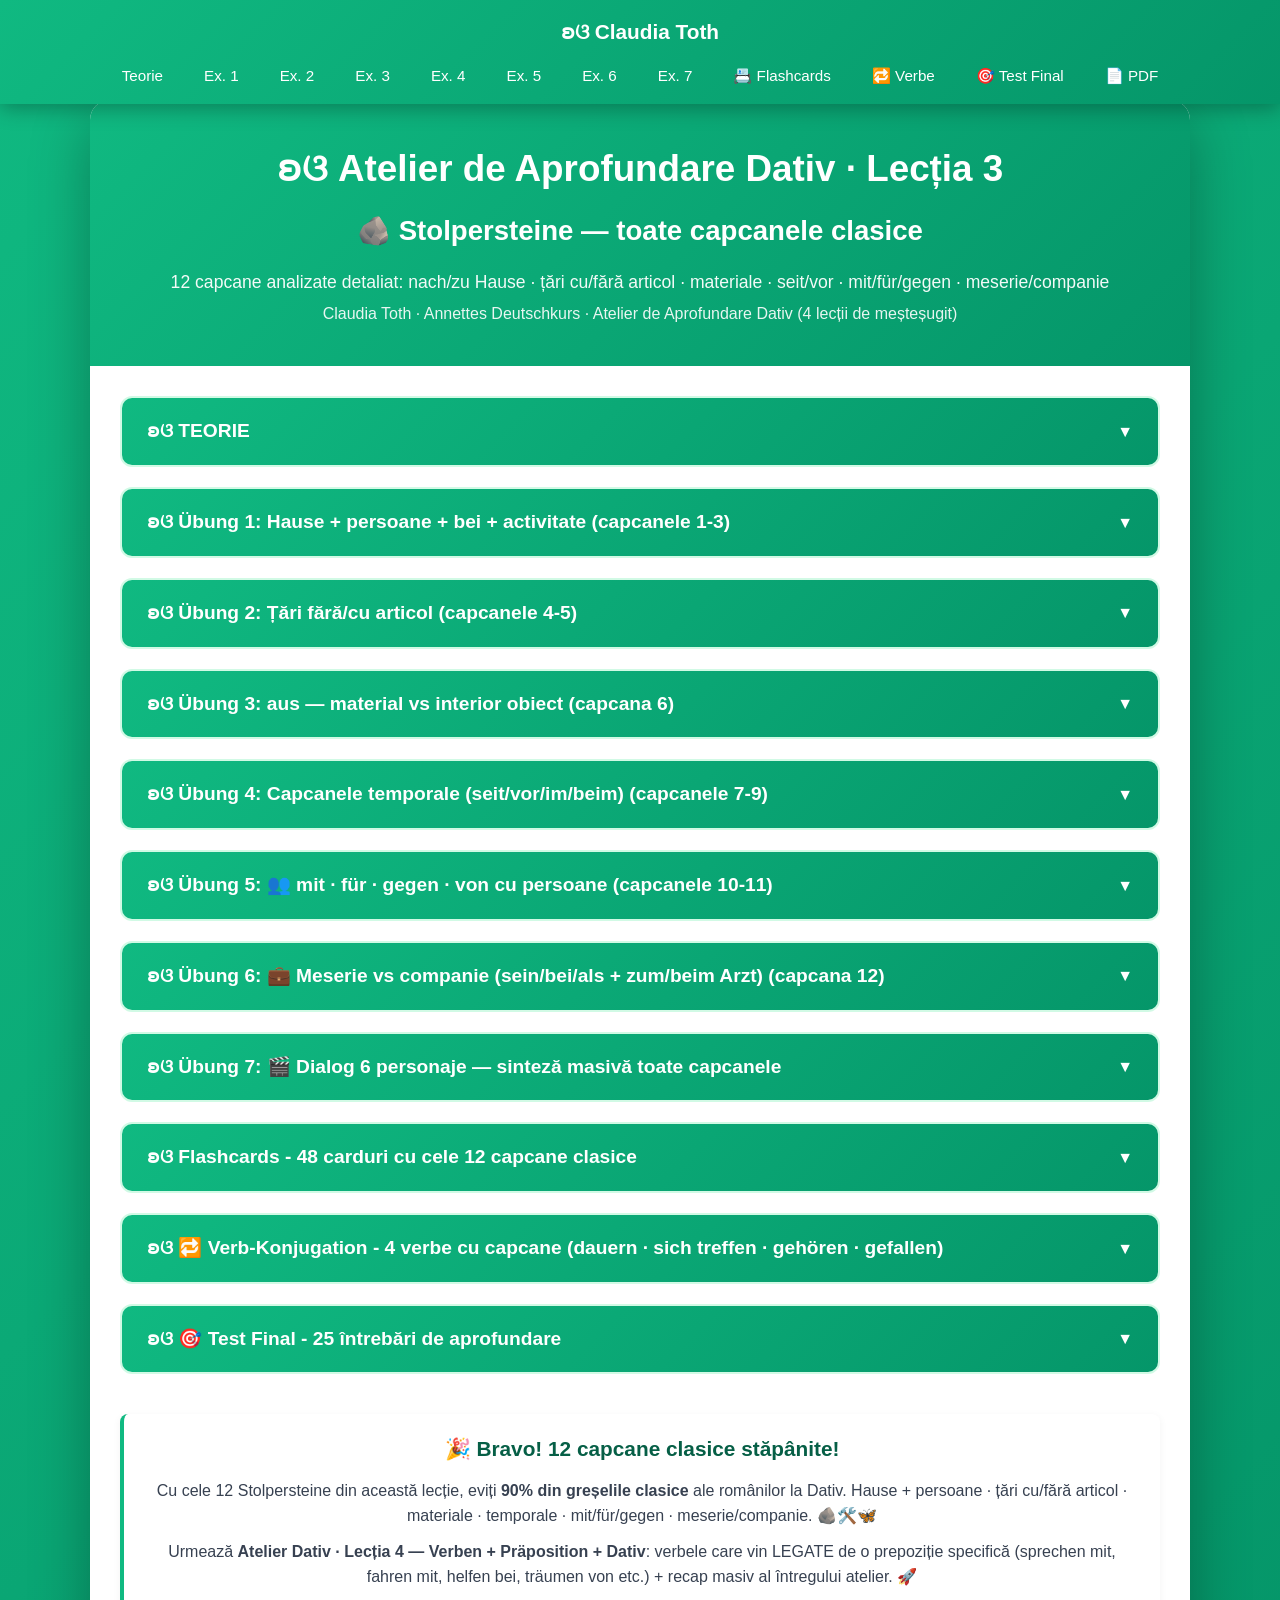
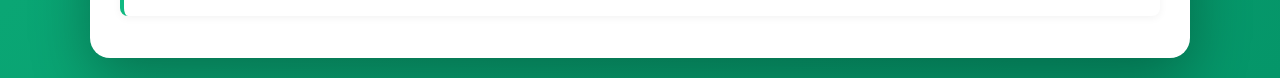
==== index.html @ f275d743 "Atelier Dativ · Lecția 3: Stolpersteine — capcanele clasice Dativ A 3-a lecție din Atelierul de Apro" ====
<!DOCTYPE html>
<html lang="ro">
<head>
    <meta charset="UTF-8">
    <meta name="robots" content="noindex, nofollow">
    <meta name="viewport" content="width=device-width, initial-scale=1.0">
    <title>Atelier de Aprofundare Dativ — Lecția 3: Stolpersteine · Claudia Toth</title>
    <meta property="og:title" content="Atelier de Aprofundare Dativ — Lecția 3: Stolpersteine — toate capcanele clasice ale Dativ-ului · Annettes Deutschkurs">
    <meta property="og:description" content="12 capcane analizate detaliat: nach/zu Hause · țări fără/cu articol · materiale · temporale seit/vor · mit/für/gegen/von · meserie vs companie · 70 itemi de practică · Claudia Toth">
    <meta property="og:type" content="website">
    <meta property="og:locale" content="ro_RO">
    <meta name="description" content="Atelier de Aprofundare Dativ — Lecția 3: Stolpersteine, capcanele clasice ale Dativ-ului · Claudia Toth">
    <link rel="stylesheet" href="styles.css">
</head>
<body>
    <nav class="navbar">
        <a href="#top" class="navbar-logo">ʚଓ Claudia Toth</a>
        <ul class="navbar-menu">
            <li><a href="#teorie" onclick="openSection(0)">Teorie</a></li>
            <li><a href="#ex1" onclick="openSection(1)">Ex. 1</a></li>
            <li><a href="#ex2" onclick="openSection(2)">Ex. 2</a></li>
            <li><a href="#ex3" onclick="openSection(3)">Ex. 3</a></li>
            <li><a href="#ex4" onclick="openSection(4)">Ex. 4</a></li>
            <li><a href="#ex5" onclick="openSection(5)">Ex. 5</a></li>
            <li><a href="#ex6" onclick="openSection(6)">Ex. 6</a></li>
            <li><a href="#ex7" onclick="openSection(7)">Ex. 7</a></li>
            <li><a href="#flashcards" onclick="openSection(8)">📇 Flashcards</a></li>
            <li><a href="#verbe" onclick="openSection(9)">🔁 Verbe</a></li>
            <li><a href="#final-test" onclick="openSection(10)">🎯 Test Final</a></li>
            <li><a href="dativ-3-stolpersteine.pdf" download>📄 PDF</a></li>
        </ul>
    </nav>

    <div class="container" id="top">
        <div class="header">
            <h1>ʚଓ Atelier de Aprofundare Dativ · Lecția 3<br><span style="font-size: 0.75em;">🪨 Stolpersteine — toate capcanele clasice</span></h1>
            <p class="subtitle">12 capcane analizate detaliat: nach/zu Hause · țări cu/fără articol · materiale · seit/vor · mit/für/gegen · meserie/companie</p>
            <p>Claudia Toth · Annettes Deutschkurs · Atelier de Aprofundare Dativ (4 lecții de meșteșugit)</p>
        </div>

        <div class="content">
            <div class="section" id="teorie">
                <div class="section-header" onclick="toggleMainSection(0)">
                    <h3>ʚଓ TEORIE</h3>
                    <span class="arrow">▼</span>
                </div>
                <div class="section-content" id="main-section-0">
                    <div id="theory-container"></div>
                </div>
            </div>

            <div class="section" id="ex1">
                <div class="section-header" onclick="toggleMainSection(1)">
                    <h3>ʚଓ Übung 1: Hause + persoane + bei + activitate (capcanele 1-3)</h3>
                    <span class="arrow">▼</span>
                </div>
                <div class="section-content" id="main-section-1">
                    <div id="ex1-container"></div>
                    <div class="btn-container">
                        <button class="btn btn-check" onclick="checkExercise(1)">✓ Verifica</button>
                        <button class="btn btn-reset" onclick="resetExercise(1)">↻ Reseteaza</button>
                    </div>
                    <div class="score" id="score-1"></div>
                </div>
            </div>

            <div class="section" id="ex2">
                <div class="section-header" onclick="toggleMainSection(2)">
                    <h3>ʚଓ Übung 2: Țări fără/cu articol (capcanele 4-5)</h3>
                    <span class="arrow">▼</span>
                </div>
                <div class="section-content" id="main-section-2">
                    <div id="ex2-container"></div>
                    <div class="btn-container">
                        <button class="btn btn-check" onclick="checkExercise(2)">✓ Verifica</button>
                        <button class="btn btn-reset" onclick="resetExercise(2)">↻ Reseteaza</button>
                    </div>
                    <div class="score" id="score-2"></div>
                </div>
            </div>

            <div class="section" id="ex3">
                <div class="section-header" onclick="toggleMainSection(3)">
                    <h3>ʚଓ Übung 3: aus — material vs interior obiect (capcana 6)</h3>
                    <span class="arrow">▼</span>
                </div>
                <div class="section-content" id="main-section-3">
                    <div id="ex3-container"></div>
                    <div class="btn-container">
                        <button class="btn btn-check" onclick="checkExercise(3)">✓ Verifica</button>
                        <button class="btn btn-reset" onclick="resetExercise(3)">↻ Reseteaza</button>
                    </div>
                    <div class="score" id="score-3"></div>
                </div>
            </div>

            <div class="section" id="ex4">
                <div class="section-header" onclick="toggleMainSection(4)">
                    <h3>ʚଓ Übung 4: Capcanele temporale (seit/vor/im/beim) (capcanele 7-9)</h3>
                    <span class="arrow">▼</span>
                </div>
                <div class="section-content" id="main-section-4">
                    <div id="ex4-container"></div>
                    <div class="btn-container">
                        <button class="btn btn-check" onclick="checkExercise(4)">✓ Verifica</button>
                        <button class="btn btn-reset" onclick="resetExercise(4)">↻ Reseteaza</button>
                    </div>
                    <div class="score" id="score-4"></div>
                </div>
            </div>

            <div class="section" id="ex5">
                <div class="section-header" onclick="toggleMainSection(5)">
                    <h3>ʚଓ Übung 5: 👥 mit · für · gegen · von cu persoane (capcanele 10-11)</h3>
                    <span class="arrow">▼</span>
                </div>
                <div class="section-content" id="main-section-5">
                    <div id="ex5-container"></div>
                    <div class="btn-container">
                        <button class="btn btn-check" onclick="checkExercise(5)">✓ Verifica</button>
                        <button class="btn btn-reset" onclick="resetExercise(5)">↻ Reseteaza</button>
                    </div>
                    <div class="score" id="score-5"></div>
                </div>
            </div>

            <div class="section" id="ex6">
                <div class="section-header" onclick="toggleMainSection(6)">
                    <h3>ʚଓ Übung 6: 💼 Meserie vs companie (sein/bei/als + zum/beim Arzt) (capcana 12)</h3>
                    <span class="arrow">▼</span>
                </div>
                <div class="section-content" id="main-section-6">
                    <div id="ex6-container"></div>
                    <div class="btn-container">
                        <button class="btn btn-check" onclick="checkExercise(6)">✓ Verifica</button>
                        <button class="btn btn-reset" onclick="resetExercise(6)">↻ Reseteaza</button>
                    </div>
                    <div class="score" id="score-6"></div>
                </div>
            </div>

            <div class="section" id="ex7">
                <div class="section-header" onclick="toggleMainSection(7)">
                    <h3>ʚଓ Übung 7: 🎬 Dialog 6 personaje — sinteză masivă toate capcanele</h3>
                    <span class="arrow">▼</span>
                </div>
                <div class="section-content" id="main-section-7">
                    <div id="ex7-container"></div>
                    <div class="btn-container">
                        <button class="btn btn-check" onclick="checkExercise(7)">✓ Verifica</button>
                        <button class="btn btn-reset" onclick="resetExercise(7)">↻ Reseteaza</button>
                    </div>
                    <div class="score" id="score-7"></div>
                </div>
            </div>

            <div class="section" id="flashcards">
                <div class="section-header" onclick="toggleMainSection(8)">
                    <h3>ʚଓ Flashcards - 48 carduri cu cele 12 capcane clasice</h3>
                    <span class="arrow">▼</span>
                </div>
                <div class="section-content" id="main-section-8">
                    <div id="flashcards-container"></div>
                </div>
            </div>

            <div class="section" id="verbe">
                <div class="section-header" onclick="toggleMainSection(9)">
                    <h3>ʚଓ 🔁 Verb-Konjugation - 4 verbe cu capcane (dauern · sich treffen · gehören · gefallen)</h3>
                    <span class="arrow">▼</span>
                </div>
                <div class="section-content" id="main-section-9">
                    <div id="verbs-container"></div>
                </div>
            </div>

            <div class="section" id="final-test">
                <div class="section-header" onclick="toggleMainSection(10)">
                    <h3>ʚଓ 🎯 Test Final - 25 întrebări de aprofundare</h3>
                    <span class="arrow">▼</span>
                </div>
                <div class="section-content" id="main-section-10">
                    <div id="final-test-container"></div>
                </div>
            </div>

            <div class="theory-box" style="text-align: center; margin-top: 40px;">
                <p style="font-size: 1.3rem; font-weight: bold; color: #065f46;">🎉 Bravo! 12 capcane clasice stăpânite!</p>
                <p style="margin-top: 12px;">Cu cele 12 Stolpersteine din această lecție, eviți <strong>90% din greșelile clasice</strong> ale românilor la Dativ. Hause + persoane · țări cu/fără articol · materiale · temporale · mit/für/gegen · meserie/companie. 🪨🛠️🦋</p>
                <p style="margin-top: 10px;">Urmează <strong>Atelier Dativ · Lecția 4 — Verben + Präposition + Dativ</strong>: verbele care vin LEGATE de o prepoziție specifică (sprechen mit, fahren mit, helfen bei, träumen von etc.) + recap masiv al întregului atelier. 🚀</p>
            </div>
        </div>
    </div>

    <script src="theory.js"></script>
    <script src="exercises.js"></script>
    <script src="flashcards.js"></script>
    <script src="verbs.js"></script>
    <script src="final-test.js"></script>
    <script src="main.js"></script>
</body>
</html>
---- styles.css ----
/* ============================================
   CLAUDIA TOTH - NOMEN-VERB-VERBINDUNGEN
   Design verde profesional · Mobile responsive
   ============================================ */

* {
    margin: 0;
    padding: 0;
    box-sizing: border-box;
}

body {
    font-family: 'Segoe UI', Tahoma, Geneva, Verdana, sans-serif;
    background: linear-gradient(135deg, #10b981 0%, #059669 100%);
    line-height: 1.6;
    padding: 0;
    padding-top: 80px;
    min-height: 100vh;
    color: #374151;
}

/* ============================================
   NAVIGATION BAR
   ============================================ */
.navbar {
    position: fixed;
    top: 0;
    left: 0;
    right: 0;
    background: linear-gradient(135deg, #10b981 0%, #059669 100%);
    padding: 15px 30px;
    box-shadow: 0 4px 20px rgba(0,0,0,0.3);
    z-index: 1000;
    display: flex;
    flex-direction: column;
    gap: 15px;
    align-items: center;
    justify-content: center;
}

.navbar-logo {
    color: white;
    font-size: 1.3rem;
    font-weight: bold;
    text-decoration: none;
}

.navbar-menu {
    display: flex;
    gap: 5px;
    list-style: none;
    align-items: center;
    flex-wrap: wrap;
    justify-content: center;
}

.navbar-menu a {
    color: white;
    text-decoration: none;
    padding: 10px 18px;
    border-radius: 8px;
    transition: all 0.3s;
    font-size: 0.95rem;
    font-weight: 500;
}

.navbar-menu a:hover {
    background: rgba(255,255,255,0.2);
    transform: translateY(-2px);
}

/* ============================================
   CONTAINER PRINCIPAL
   ============================================ */
.container {
    max-width: 1100px;
    margin: 20px auto;
    background: white;
    border-radius: 20px;
    box-shadow: 0 20px 60px rgba(0,0,0,0.3);
    overflow: hidden;
}

.header {
    background: linear-gradient(135deg, #10b981 0%, #059669 100%);
    color: white;
    padding: 40px 30px;
    text-align: center;
}

.header h1 {
    font-size: 2.3rem;
    margin-bottom: 10px;
}

.header .subtitle {
    font-size: 1.1rem;
    opacity: 0.95;
    margin-bottom: 5px;
}

.header p {
    font-size: 1rem;
    opacity: 0.9;
}

.content {
    padding: 30px;
}

/* ============================================
   SECȚIUNI (Teorie + Exerciții)
   ============================================ */
.section {
    margin-bottom: 20px;
    scroll-margin-top: 100px;
    border-radius: 12px;
    overflow: hidden;
    border: 2px solid #d1fae5;
}

.section-header {
    background: linear-gradient(135deg, #10b981 0%, #059669 100%);
    color: white;
    padding: 18px 25px;
    cursor: pointer;
    display: flex;
    justify-content: space-between;
    align-items: center;
    transition: all 0.3s;
}

.section-header:hover {
    background: linear-gradient(135deg, #059669 0%, #047857 100%);
}

.section-header h3 {
    font-size: 1.2rem;
}

.arrow {
    transition: transform 0.3s;
    font-size: 1rem;
}

.arrow.rotated {
    transform: rotate(180deg);
}

.section-content {
    display: none;
    padding: 25px;
    background: #f0fdf4;
}

.section-content.active {
    display: block;
    animation: fadeIn 0.4s ease-in-out;
}

@keyframes fadeIn {
    from { opacity: 0; transform: translateY(-5px); }
    to { opacity: 1; transform: translateY(0); }
}

/* ============================================
   SUB-SECȚIUNI (în Teorie)
   ============================================ */
.sub-section {
    margin-bottom: 12px;
    border-radius: 10px;
    overflow: hidden;
    border: 1px solid #a7f3d0;
    background: white;
}

.sub-section-header {
    background: #d1fae5;
    color: #065f46;
    padding: 12px 18px;
    cursor: pointer;
    display: flex;
    justify-content: space-between;
    align-items: center;
    font-weight: 600;
    transition: background 0.3s;
    gap: 10px;
}

.sub-section-header > span:first-child {
    flex: 1;
}

.sub-section-header:hover {
    background: #a7f3d0;
}

/* ============================================
   AUDIO PLAYER (Play / Stop la fiecare subtitlu)
   ============================================ */
.audio-player {
    display: flex;
    align-items: center;
}

.audio-btn {
    background: #10b981;
    color: white;
    border: none;
    width: 36px;
    height: 36px;
    border-radius: 50%;
    cursor: pointer;
    font-size: 0.9rem;
    transition: all 0.3s;
    display: flex;
    align-items: center;
    justify-content: center;
    padding: 0;
    box-shadow: 0 2px 6px rgba(16, 185, 129, 0.3);
}

.audio-btn:hover {
    background: #059669;
    transform: scale(1.1);
    box-shadow: 0 4px 10px rgba(16, 185, 129, 0.5);
}

.audio-btn:active {
    transform: scale(0.95);
}

.lesson-audio {
    display: flex;
    align-items: center;
    gap: 12px;
    margin-bottom: 18px;
    padding: 10px 14px;
    background: #f0fdf4;
    border-left: 4px solid #10b981;
    border-radius: 6px;
}

.lesson-audio-label {
    color: #065f46;
    font-weight: 600;
    font-size: 0.95rem;
}

.sub-arrow {
    transition: transform 0.3s;
}

.sub-arrow.rotated {
    transform: rotate(180deg);
}

.sub-section-content {
    display: none;
    padding: 18px;
    background: white;
}

.sub-section-content.active {
    display: block;
}

/* ============================================
   THEORY BOX
   ============================================ */
.theory-box {
    background: white;
    border-left: 4px solid #10b981;
    padding: 18px 22px;
    margin: 12px 0;
    border-radius: 8px;
    box-shadow: 0 2px 8px rgba(0,0,0,0.05);
}

.theory-box h4 {
    color: #065f46;
    margin-bottom: 10px;
    font-size: 1.1rem;
}

.theory-box p {
    margin-bottom: 8px;
}

.theory-box ul {
    margin-left: 20px;
    margin-top: 8px;
}

.theory-box li {
    margin-bottom: 6px;
}

/* Exemple în context */
.example-box {
    background: #ecfdf5;
    border: 1px dashed #10b981;
    padding: 12px 16px;
    border-radius: 8px;
    margin: 10px 0;
    font-style: italic;
}

.example-box .de {
    color: #065f46;
    font-weight: 600;
    font-style: normal;
}

.example-box .ro {
    color: #6b7280;
    font-size: 0.95rem;
    margin-top: 4px;
}

/* Tabele teorie */
.theory-table {
    width: 100%;
    border-collapse: collapse;
    margin: 12px 0;
    background: white;
    border-radius: 8px;
    overflow: hidden;
    box-shadow: 0 2px 6px rgba(0,0,0,0.05);
}

.theory-table th {
    background: #10b981;
    color: white;
    padding: 12px;
    text-align: left;
    font-weight: 600;
}

.theory-table td {
    padding: 10px 12px;
    border-bottom: 1px solid #d1fae5;
}

.theory-table tr:last-child td {
    border-bottom: none;
}

.theory-table tr:nth-child(even) {
    background: #f0fdf4;
}

.theory-table .verb {
    color: #059669;
    font-weight: bold;
}

.theory-table .nomen {
    color: #065f46;
    font-weight: 600;
}

.theory-table .ro-text {
    color: #6b7280;
    font-style: italic;
    font-size: 0.95rem;
}

/* ============================================
   GRAMMAR-TABLE (folosit în theory.js noi — Atelier de Aprofundare +)
   Spacing AERAT pentru lizibilitate
   ============================================ */
.grammar-table {
    width: 100%;
    border-collapse: separate;
    border-spacing: 0;
    margin: 14px 0 18px;
    background: white;
    border-radius: 8px;
    overflow: hidden;
    box-shadow: 0 2px 6px rgba(0,0,0,0.05);
    table-layout: auto;
}

.grammar-table th {
    background: #10b981;
    color: white;
    padding: 14px 22px;
    text-align: left;
    font-weight: 700;
    font-size: 0.95rem;
    border-bottom: 2px solid #047857;
    border-right: 1px solid rgba(255, 255, 255, 0.2);
    white-space: nowrap;
}

.grammar-table th:last-child {
    border-right: none;
}

.grammar-table td {
    padding: 12px 22px;
    border-bottom: 1px solid #d1fae5;
    border-right: 1px solid #f3f4f6;
    vertical-align: top;
    line-height: 1.55;
}

.grammar-table td:last-child {
    border-right: none;
}

.grammar-table tr:last-child td {
    border-bottom: none;
}

.grammar-table tr:nth-child(even) td {
    background: #f8fafc;
}

.grammar-table tr:hover td {
    background: #ecfdf5;
}

@media (max-width: 768px) {
    .grammar-table th,
    .grammar-table td {
        padding: 10px 12px;
        font-size: 0.9rem;
    }
}

/* ============================================
   EXERCIȚII
   ============================================ */
.exercise-instruction {
    background: #fffbeb;
    border-left: 4px solid #f59e0b;
    padding: 12px 18px;
    margin-bottom: 18px;
    border-radius: 8px;
    color: #78350f;
}

.exercise-item {
    background: white;
    padding: 15px 18px;
    margin-bottom: 12px;
    border-radius: 10px;
    display: flex;
    align-items: flex-start;
    gap: 12px;
    flex-wrap: wrap;
    box-shadow: 0 2px 6px rgba(0,0,0,0.05);
}

.exercise-number {
    background: #10b981;
    color: white;
    width: 30px;
    height: 30px;
    border-radius: 50%;
    display: flex;
    align-items: center;
    justify-content: center;
    font-weight: bold;
    flex-shrink: 0;
    font-size: 0.9rem;
}

.input-group {
    flex: 1;
    min-width: 200px;
    display: flex;
    flex-direction: column;
    gap: 6px;
}

.input-group label {
    color: #374151;
    font-size: 1rem;
    line-height: 1.5;
}

.input-group .nomen-highlight {
    color: #065f46;
    font-weight: bold;
    background: #d1fae5;
    padding: 2px 8px;
    border-radius: 5px;
}

.input-group input[type="text"],
.input-group select {
    padding: 10px 14px;
    border: 2px solid #d1fae5;
    border-radius: 8px;
    font-size: 1rem;
    font-family: inherit;
    transition: all 0.3s;
    background: white;
}

.input-group input[type="text"]:focus,
.input-group select:focus {
    outline: none;
    border-color: #10b981;
    box-shadow: 0 0 0 3px rgba(16, 185, 129, 0.15);
}

/* Multiple choice */
.mc-options {
    display: flex;
    flex-direction: column;
    gap: 8px;
    margin-top: 8px;
}

.mc-option {
    display: flex;
    align-items: center;
    gap: 10px;
    padding: 8px 12px;
    border-radius: 8px;
    transition: background 0.2s;
    cursor: pointer;
}

.mc-option:hover {
    background: #f0fdf4;
}

.mc-option input[type="radio"] {
    cursor: pointer;
    width: 18px;
    height: 18px;
    accent-color: #10b981;
}

.mc-option label {
    cursor: pointer;
    flex: 1;
}

/* Feedback */
.feedback {
    width: 100%;
    margin-top: 8px;
    padding: 0;
    font-size: 0.95rem;
    border-radius: 6px;
    transition: all 0.3s;
}

.feedback.correct {
    background: #d1fae5;
    color: #065f46;
    padding: 10px 14px;
    border-left: 3px solid #10b981;
}

.feedback.incorrect {
    background: #fee2e2;
    color: #991b1b;
    padding: 10px 14px;
    border-left: 3px solid #ef4444;
}

.feedback.correct::before {
    content: "✓ Richtig! ";
    font-weight: bold;
}

.feedback.incorrect::before {
    content: "✗ Falsch. ";
    font-weight: bold;
}

/* ============================================
   BUTOANE
   ============================================ */
.btn-container {
    display: flex;
    gap: 15px;
    justify-content: center;
    margin: 30px 0;
    flex-wrap: wrap;
}

.btn {
    padding: 14px 32px;
    border: none;
    border-radius: 10px;
    font-size: 1rem;
    font-weight: 600;
    cursor: pointer;
    transition: all 0.3s;
    font-family: inherit;
}

.btn-check {
    background: linear-gradient(135deg, #10b981 0%, #059669 100%);
    color: white;
}

.btn-check:hover {
    transform: translateY(-2px);
    box-shadow: 0 8px 20px rgba(16, 185, 129, 0.4);
}

.btn-reset {
    background: #6b7280;
    color: white;
}

.btn-reset:hover {
    background: #4b5563;
    transform: translateY(-2px);
    box-shadow: 0 8px 20px rgba(107, 114, 128, 0.4);
}

/* ============================================
   SCOR
   ============================================ */
.score {
    display: none;
    background: linear-gradient(135deg, #10b981 0%, #059669 100%);
    color: white;
    padding: 25px;
    border-radius: 12px;
    text-align: center;
    margin: 20px 0;
    scroll-margin-top: 100px;
}

.score.show {
    display: block;
    animation: fadeIn 0.5s;
}

.score-value {
    font-size: 2rem;
    font-weight: bold;
    margin-bottom: 10px;
}

.score-message {
    font-size: 1.1rem;
}

/* ============================================
   FLASHCARDS
   ============================================ */
.flashcard-counter {
    text-align: center;
    margin-bottom: 15px;
    color: #065f46;
    font-weight: 600;
}

.flashcard {
    background: white;
    border-radius: 16px;
    padding: 50px 30px;
    min-height: 220px;
    display: flex;
    align-items: center;
    justify-content: center;
    text-align: center;
    cursor: pointer;
    box-shadow: 0 4px 15px rgba(0,0,0,0.1);
    transition: transform 0.3s;
    position: relative;
    border: 3px solid #10b981;
}

.flashcard:hover {
    transform: scale(1.02);
}

.flashcard-content {
    width: 100%;
}

.flashcard .de {
    font-size: 1.8rem;
    color: #065f46;
    font-weight: bold;
    margin-bottom: 10px;
}

.flashcard .ro {
    font-size: 1.2rem;
    color: #6b7280;
    font-style: italic;
    display: none;
}

.flashcard.flipped .ro {
    display: block;
    animation: fadeIn 0.3s;
}

.flashcard-hint {
    position: absolute;
    bottom: 12px;
    left: 0;
    right: 0;
    color: #9ca3af;
    font-size: 0.85rem;
}

.flashcard-audio-btn {
    position: absolute;
    top: 15px;
    right: 15px;
    background: #10b981;
    color: white;
    border: none;
    width: 40px;
    height: 40px;
    border-radius: 50%;
    font-size: 1.2rem;
    cursor: pointer;
    transition: all 0.3s;
    display: flex;
    align-items: center;
    justify-content: center;
}

.flashcard-audio-btn:hover {
    background: #059669;
    transform: scale(1.1);
}

.flashcard-controls {
    display: flex;
    justify-content: space-between;
    gap: 15px;
    margin-top: 20px;
}

.flashcard-btn {
    flex: 1;
    background: linear-gradient(135deg, #10b981 0%, #059669 100%);
    color: white;
    padding: 12px;
    border: none;
    border-radius: 8px;
    cursor: pointer;
    font-size: 1rem;
    font-weight: 600;
    transition: all 0.3s;
    font-family: inherit;
}

.flashcard-btn:hover {
    transform: translateY(-2px);
    box-shadow: 0 4px 12px rgba(16, 185, 129, 0.4);
}

.flashcard-btn:disabled {
    background: #d1d5db;
    cursor: not-allowed;
    transform: none;
    box-shadow: none;
}

/* ============================================
   MOBILE RESPONSIVE
   ============================================ */
@media (max-width: 768px) {
    body {
        padding: 0;
        padding-top: 140px;
    }

    .navbar {
        padding: 15px;
    }

    .navbar-menu a {
        padding: 8px 12px;
        font-size: 0.85rem;
    }

    .container {
        margin: 10px;
        border-radius: 12px;
    }

    .header h1 {
        font-size: 1.6rem;
    }

    .header .subtitle {
        font-size: 0.95rem;
    }

    .content {
        padding: 15px;
    }

    .section-header h3 {
        font-size: 1rem;
    }

    .exercise-item {
        padding: 12px;
    }

    .input-group {
        min-width: 100%;
    }

    .btn {
        padding: 12px 24px;
        font-size: 0.95rem;
    }

    .flashcard {
        padding: 35px 20px;
        min-height: 180px;
    }

    .flashcard .de {
        font-size: 1.4rem;
    }

    .flashcard .ro {
        font-size: 1rem;
    }

    .theory-table {
        font-size: 0.9rem;
    }

    .theory-table th,
    .theory-table td {
        padding: 8px;
    }
}

/* ============================================
   TRADUCERI ROMÂNĂ sub fiecare propoziție germană
   Permanent vizibile sub tabelele de teorie
   ============================================ */
.ro-translation {
    display: inline-block;
    color: #6b7280;
    font-style: italic;
    font-size: 0.88rem;
    font-weight: normal;
    line-height: 1.4;
    margin-top: 4px;
    padding-left: 8px;
    border-left: 2px solid #fcd34d;
}

/* ============================================
   TEST FINAL - Wizard Style
   ============================================ */

/* Intro section */
.test-intro {
    background: white;
    padding: 30px;
    border-radius: 12px;
    text-align: center;
    box-shadow: 0 2px 8px rgba(0,0,0,0.05);
}

.test-intro h3 {
    color: #065f46;
    font-size: 1.5rem;
    margin-bottom: 15px;
}

.test-intro p {
    color: #374151;
    margin-bottom: 15px;
}

.test-info-list {
    list-style: none;
    padding: 0;
    margin: 20px auto;
    max-width: 500px;
    text-align: left;
}

.test-info-list li {
    padding: 8px 0;
    color: #374151;
}

.btn-large {
    padding: 16px 40px !important;
    font-size: 1.1rem !important;
    margin-top: 15px;
}

/* Wizard - container principal */
.test-wizard {
    background: white;
    padding: 30px;
    border-radius: 12px;
    box-shadow: 0 2px 8px rgba(0,0,0,0.05);
}

/* Progress bar */
.test-progress {
    margin-bottom: 25px;
}

.test-progress-info {
    display: flex;
    justify-content: space-between;
    margin-bottom: 10px;
    font-weight: 600;
    color: #065f46;
    flex-wrap: wrap;
    gap: 10px;
}

.test-progress-bar {
    height: 12px;
    background: #d1fae5;
    border-radius: 6px;
    overflow: hidden;
}

.test-progress-fill {
    height: 100%;
    background: linear-gradient(90deg, #10b981 0%, #059669 100%);
    transition: width 0.4s ease;
    border-radius: 6px;
    box-shadow: 0 0 8px rgba(16, 185, 129, 0.4);
}

/* Întrebarea curentă */
.test-question {
    background: #f0fdf4;
    padding: 25px;
    border-radius: 10px;
    margin-bottom: 20px;
    border: 2px solid #d1fae5;
}

.test-question-label {
    color: #065f46;
    font-weight: 600;
    font-size: 1.05rem;
    margin-bottom: 15px;
}

.test-question-content {
    font-size: 1.15rem;
    color: #374151;
    line-height: 1.8;
    margin-bottom: 12px;
}

.test-blank {
    background: #fef3c7;
    padding: 4px 16px;
    border-radius: 6px;
    border: 2px dashed #f59e0b;
    color: #78350f;
    font-weight: bold;
    margin-right: 8px;
}

.test-translation {
    display: block;
    color: #6b7280;
    font-style: italic;
    margin: 10px 0;
    font-size: 0.95rem;
}

.test-ro-text {
    background: #fff7ed;
    padding: 15px;
    border-radius: 8px;
    border-left: 4px solid #f59e0b;
    color: #78350f;
    font-weight: 500;
}

.test-input {
    width: 100%;
    padding: 12px 16px;
    border: 2px solid #d1fae5;
    border-radius: 8px;
    font-size: 1.05rem;
    font-family: inherit;
    transition: all 0.3s;
    background: white;
    margin-top: 10px;
}

.test-input:focus {
    outline: none;
    border-color: #10b981;
    box-shadow: 0 0 0 3px rgba(16, 185, 129, 0.15);
}

.test-mc {
    margin-top: 15px;
}

.test-mc .mc-option {
    background: white;
    padding: 12px 16px;
    border-radius: 8px;
    margin-bottom: 8px;
    border: 2px solid #d1fae5;
    transition: all 0.2s;
}

.test-mc .mc-option:hover {
    border-color: #10b981;
    background: #f0fdf4;
}

/* Controale wizard */
.test-controls {
    display: flex;
    gap: 12px;
    justify-content: space-between;
    margin-top: 25px;
    flex-wrap: wrap;
}

.btn-secondary {
    background: #6b7280;
    color: white;
}

.btn-secondary:hover {
    background: #4b5563;
    transform: translateY(-2px);
    box-shadow: 0 4px 12px rgba(107, 114, 128, 0.4);
}

.btn:disabled {
    opacity: 0.5;
    cursor: not-allowed;
    transform: none !important;
    box-shadow: none !important;
}

/* Buton ÎNAPOI LA TEORIE */
.btn-back {
    background: linear-gradient(135deg, #6366f1 0%, #4f46e5 100%);
    color: white;
}

.btn-back:hover {
    transform: translateY(-2px);
    box-shadow: 0 8px 20px rgba(99, 102, 241, 0.4);
}

.test-back-top {
    margin-bottom: 20px;
}

/* REZULTATE */
.test-results {
    background: white;
    padding: 30px;
    border-radius: 12px;
    box-shadow: 0 2px 8px rgba(0,0,0,0.05);
}

.test-result-card {
    text-align: center;
    padding: 30px;
    border-radius: 16px;
    margin-bottom: 25px;
}

.test-result-card.passed {
    background: linear-gradient(135deg, #10b981 0%, #059669 100%);
    color: white;
}

.test-result-card.failed {
    background: linear-gradient(135deg, #ef4444 0%, #dc2626 100%);
    color: white;
}

.test-result-emoji {
    font-size: 4rem;
    margin-bottom: 10px;
}

.test-result-badge {
    font-size: 1.3rem;
    font-weight: bold;
    letter-spacing: 2px;
    margin-bottom: 15px;
    opacity: 0.95;
}

.test-result-score {
    font-size: 3rem;
    font-weight: bold;
    margin-bottom: 5px;
}

.test-result-percentage {
    font-size: 2.5rem;
    font-weight: bold;
    margin-bottom: 20px;
    opacity: 0.9;
}

.test-result-message {
    font-size: 1rem;
    line-height: 1.6;
    max-width: 550px;
    margin: 0 auto;
    padding: 0 15px;
}

.pass-mark, .fail-mark {
    margin-top: 20px;
    padding: 12px;
    background: rgba(255,255,255,0.2);
    border-radius: 8px;
    font-weight: 600;
    font-size: 0.95rem;
}

/* Stats categorii */
.test-stats {
    background: #f0fdf4;
    padding: 20px;
    border-radius: 10px;
    margin-bottom: 20px;
    border-left: 4px solid #10b981;
}

.test-stats h4 {
    color: #065f46;
    margin-bottom: 12px;
}

.test-stats ul {
    list-style: none;
    padding: 0;
}

.test-stats li {
    padding: 8px 0;
    border-bottom: 1px solid #d1fae5;
    color: #374151;
}

.test-stats li:last-child {
    border-bottom: none;
}

/* Greșeli */
.test-mistakes {
    background: #fef2f2;
    padding: 20px;
    border-radius: 10px;
    margin-bottom: 20px;
    border-left: 4px solid #ef4444;
}

.test-mistakes h4 {
    color: #991b1b;
    margin-bottom: 15px;
}

.mistake-item {
    background: white;
    padding: 12px 15px;
    border-radius: 8px;
    margin-bottom: 10px;
    line-height: 1.6;
}

/* Acțiuni finale */
.test-final-actions {
    display: flex;
    gap: 15px;
    justify-content: center;
    flex-wrap: wrap;
    margin-top: 25px;
}

/* Mobile responsive pentru test */
@media (max-width: 768px) {
    .test-intro,
    .test-wizard,
    .test-results {
        padding: 20px 15px;
    }
    
    .test-question {
        padding: 18px 15px;
    }
    
    .test-question-content {
        font-size: 1rem;
    }
    
    .test-result-emoji {
        font-size: 3rem;
    }
    
    .test-result-score {
        font-size: 2.2rem;
    }
    
    .test-result-percentage {
        font-size: 1.8rem;
    }
    
    .test-controls {
        flex-direction: column;
    }
    
    .test-controls .btn {
        width: 100%;
    }
}

/* ============================================
   A1.1 — Stiluri pentru personaje și dialoguri
   ============================================ */

/* Cast banner (toate 6 personajele la început de lecție) */
.cast-banner {
    background: linear-gradient(135deg, #ecfdf5 0%, #d1fae5 100%);
    border: 2px solid #10B981;
    border-radius: 12px;
    padding: 16px;
    margin: 20px 0;
    text-align: center;
}
.cast-banner h4 {
    color: #065f46;
    margin: 0 0 12px;
    font-size: 1.1rem;
}
.cast-grid {
    display: grid;
    grid-template-columns: repeat(6, 1fr);
    gap: 8px;
    max-width: 720px;
    margin: 0 auto;
}
.cast-card {
    background: #fff;
    border-radius: 8px;
    padding: 8px 4px;
    text-align: center;
    box-shadow: 0 1px 3px rgba(0,0,0,0.06);
}
.cast-card img {
    width: 60px;
    height: 80px;
    object-fit: contain;
    display: block;
    margin: 0 auto 4px;
}
.cast-card .name {
    font-size: 0.7rem;
    font-weight: 700;
    color: #065f46;
    line-height: 1.2;
}
.cast-card .detail {
    font-size: 0.65rem;
    color: #6b7280;
    line-height: 1.2;
    margin-top: 2px;
}

/* Dialog box (mini-conversații Annette + Andreea) */
.dialog-box {
    background: #fff;
    border: 2px solid #10B981;
    border-radius: 12px;
    padding: 16px 18px;
    margin: 14px 0;
    box-shadow: 0 2px 6px rgba(16,185,129,0.08);
}
.dialog-line {
    display: flex;
    gap: 12px;
    margin: 10px 0;
    align-items: flex-start;
}
.dialog-avatar {
    flex-shrink: 0;
    width: 50px;
    height: 65px;
    object-fit: contain;
}
.dialog-bubble {
    flex: 1;
    background: #ecfdf5;
    border-radius: 12px;
    padding: 8px 14px;
    position: relative;
}
.dialog-bubble.right {
    background: #d1fae5;
}
.dialog-speaker {
    font-weight: 700;
    color: #065f46;
    font-size: 0.85rem;
    margin-bottom: 2px;
}
.dialog-text {
    font-size: 0.95rem;
    color: #1f2937;
    line-height: 1.5;
}
.dialog-text .translation {
    display: block;
    color: #6b7280;
    font-style: italic;
    font-size: 0.82rem;
    margin-top: 3px;
}

/* Note from Andreea (co-narator) */
.andreea-note {
    background: #fffbeb;
    border-left: 4px solid #f59e0b;
    border-radius: 0 8px 8px 0;
    padding: 12px 16px;
    margin: 14px 0;
    display: flex;
    gap: 12px;
    align-items: flex-start;
}
.andreea-note-avatar {
    width: 44px;
    height: 56px;
    object-fit: contain;
    flex-shrink: 0;
}
.andreea-note-content {
    flex: 1;
}
.andreea-note-content .speaker {
    font-weight: 700;
    color: #92400e;
    font-size: 0.85rem;
    margin-bottom: 4px;
}
.andreea-note-content .speaker::before {
    content: "💚 ";
}
.andreea-note-content .text {
    color: #78350f;
    font-size: 0.92rem;
    font-style: italic;
    line-height: 1.55;
}

/* Personaj-card mic în exerciții (Wer ist das?) */
.persona-mini {
    display: inline-flex;
    flex-direction: column;
    align-items: center;
    gap: 4px;
    padding: 6px 10px;
    background: #ecfdf5;
    border: 1px solid #10B981;
    border-radius: 8px;
    cursor: pointer;
    transition: all 0.2s;
}
.persona-mini:hover {
    background: #d1fae5;
    transform: translateY(-2px);
}
.persona-mini img { width: 40px; height: 50px; object-fit: contain; }
.persona-mini .name { font-size: 0.75rem; font-weight: 700; color: #065f46; }

@media (max-width: 720px) {
    .cast-grid {
        grid-template-columns: repeat(3, 1fr);
    }
    .dialog-avatar { width: 40px; height: 52px; }
    .andreea-note-avatar { width: 36px; height: 46px; }
}
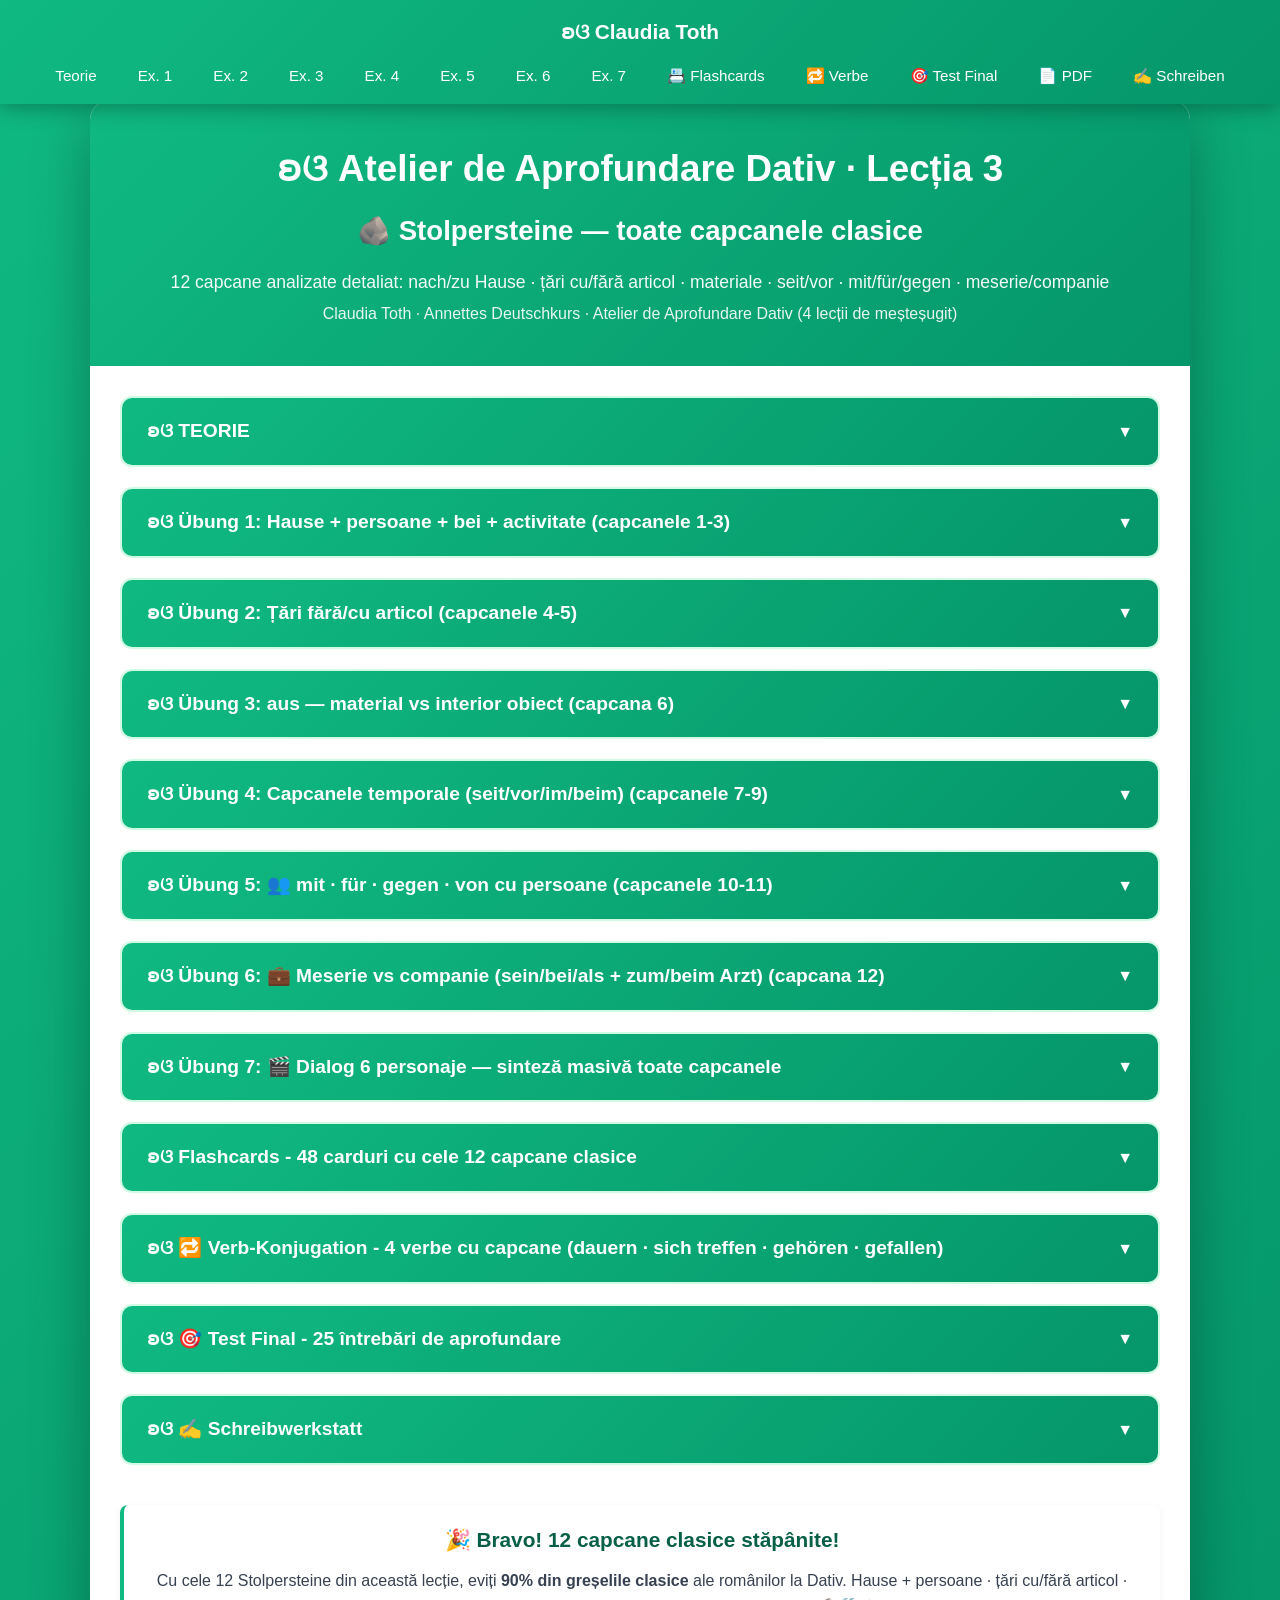
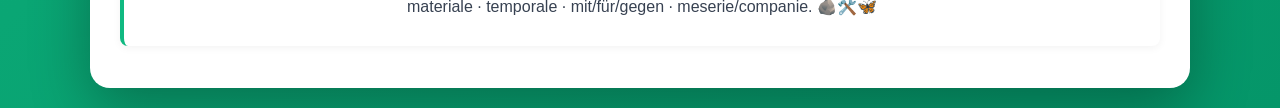
==== commit 86e60e0f: "Adauga Schreibwerkstatt (Google Form submit) + scoate teaser cross-lesson Co-Authored-By: Claude Opu" ====
--- a/index.html
+++ b/index.html
@@ -28,6 +28,7 @@
             <li><a href="#verbe" onclick="openSection(9)">🔁 Verbe</a></li>
             <li><a href="#final-test" onclick="openSection(10)">🎯 Test Final</a></li>
             <li><a href="dativ-3-stolpersteine.pdf" download>📄 PDF</a></li>
+            <li><a href="#schreibwerkstatt" onclick="openSection(11)">✍️ Schreiben</a></li>
         </ul>
     </nav>
 
@@ -184,10 +185,41 @@
                 </div>
             </div>
 
+            <div class="section" id="schreibwerkstatt">
+                <div class="section-header" onclick="toggleMainSection(11)">
+                    <h3>ʚଓ ✍️ Schreibwerkstatt</h3>
+                    <span class="arrow">▼</span>
+                </div>
+                <div class="section-content" id="main-section-11">
+                    <div class="theory-box" style="background:linear-gradient(135deg,#ecfdf5 0%,#d1fae5 100%); border-left:4px solid #10B981;">
+                        <h4 style="color:#065f46;">✍️ Tema ta de scriere</h4>
+                        <p>Scrie <strong>5–6 propoziții</strong> care folosesc corect capcanele Dativului: nach/zu Hause, bei vs zu, aus + țară, seit temporal.</p>
+                    </div>
+                    <div class="theory-box" style="background:#f0fdf4;">
+                        <h4>💡 Întrebări care te ajută să începi</h4>
+                        <ul style="margin:6px 0 0 18px; line-height:1.8;">
+                            <li><strong>Wo bist du jetzt?</strong> (Unde ești acum? — zu Hause)</li>
+                            <li><strong>Wohin gehst du am Abend?</strong> (Unde mergi seara? — nach Hause)</li>
+                            <li><strong>Bei wem wohnst du?</strong> (La cine locuiești?)</li>
+                            <li><strong>Woher kommt deine Freundin?</strong> (De unde vine prietena ta?)</li>
+                        </ul>
+                    </div>
+                    <div class="theory-box" style="background:#fffbeb; border-left:4px solid #f59e0b;">
+                        <h4>📝 Un model, ca să-ți fie mai ușor</h4>
+                        <p style="color:#065f46;"><em>Jetzt bin ich zu Hause. Am Abend gehe ich nach Hause. Ich wohne bei meinen Eltern. Morgen gehe ich zum Arzt. Meine Freundin kommt aus der Türkei. Seit zwei Jahren lernt sie Deutsch.</em></p>
+                        <p style="color:#6b7280; font-style:italic;">(Acum sunt acasă. Seara merg acasă. Locuiesc la părinții mei. Mâine merg la doctor. Prietena mea vine din Turcia. De doi ani învață germană.)</p>
+                    </div>
+                    <div style="text-align:center; margin-top:22px;">
+                        <p style="color:#047857; margin-bottom:14px; font-size:1rem;">Când ești gata, trimite-mi textul tău. Îl citesc personal și îți răspund pe email cu corectările. 🦋</p>
+                        <a href="https://forms.gle/2WhzHDwyRmvE64v5A" target="_blank" rel="noopener noreferrer" style="display:inline-block; background:#10B981; color:white; padding:14px 32px; border-radius:10px; text-decoration:none; font-weight:bold; font-size:1.05rem; box-shadow:0 2px 6px rgba(16,185,129,0.3);">✍️ Trimite textul Claudiei →</a>
+                        <p style="color:#6b7280; font-size:0.78rem; margin-top:12px; font-style:italic;">ʚଓ Nu uita să-ți treci adresa de email în formular</p>
+                    </div>
+                </div>
+            </div>
+
             <div class="theory-box" style="text-align: center; margin-top: 40px;">
                 <p style="font-size: 1.3rem; font-weight: bold; color: #065f46;">🎉 Bravo! 12 capcane clasice stăpânite!</p>
                 <p style="margin-top: 12px;">Cu cele 12 Stolpersteine din această lecție, eviți <strong>90% din greșelile clasice</strong> ale românilor la Dativ. Hause + persoane · țări cu/fără articol · materiale · temporale · mit/für/gegen · meserie/companie. 🪨🛠️🦋</p>
-                <p style="margin-top: 10px;">Urmează <strong>Atelier Dativ · Lecția 4 — Verben + Präposition + Dativ</strong>: verbele care vin LEGATE de o prepoziție specifică (sprechen mit, fahren mit, helfen bei, träumen von etc.) + recap masiv al întregului atelier. 🚀</p>
             </div>
         </div>
     </div>
--- a/styles.css
+++ b/styles.css
@@ -831,12 +831,57 @@
         font-size: 1rem;
     }
 
-    .theory-table {
+    .theory-table,
+    .grammar-table {
         font-size: 0.9rem;
+        display: block;
+        overflow-x: auto;
+        white-space: nowrap;
+        -webkit-overflow-scrolling: touch;
+        max-width: 100%;
+        scrollbar-width: thin;
+        scrollbar-color: #f59e0b #fef3c7;
+        background-image: linear-gradient(to right, transparent calc(100% - 32px), rgba(245, 158, 11, 0.28) 100%);
+        background-attachment: local;
+        background-repeat: no-repeat;
+    }
+
+    .theory-table::-webkit-scrollbar,
+    .grammar-table::-webkit-scrollbar {
+        height: 6px;
+    }
+    .theory-table::-webkit-scrollbar-track,
+    .grammar-table::-webkit-scrollbar-track {
+        background: #fef3c7;
+        border-radius: 3px;
+    }
+    .theory-table::-webkit-scrollbar-thumb,
+    .grammar-table::-webkit-scrollbar-thumb {
+        background: #f59e0b;
+        border-radius: 3px;
+    }
+
+    .theory-table::before,
+    .grammar-table::before {
+        content: '👈 Glisează lateral pentru toate coloanele 👉';
+        display: block;
+        background: #fef3c7;
+        color: #92400e;
+        padding: 6px 10px;
+        font-size: 0.72rem;
+        text-align: center;
+        font-style: italic;
+        border-radius: 6px 6px 0 0;
+        white-space: nowrap;
+        border-bottom: 1px solid #f59e0b;
+        position: sticky;
+        left: 0;
     }
 
     .theory-table th,
-    .theory-table td {
+    .theory-table td,
+    .grammar-table th,
+    .grammar-table td {
         padding: 8px;
     }
 }
@@ -1396,3 +1441,22 @@
     .dialog-avatar { width: 40px; height: 52px; }
     .andreea-note-avatar { width: 36px; height: 46px; }
 }
+
+/* ===== REGULA 14 PATCH â€” touch scroll mobile (fix raportat 31 mai 2026) ===== */
+@media (max-width: 768px) {
+    .theory-table,
+    .grammar-table {
+        touch-action: pan-x !important;
+        -webkit-overflow-scrolling: touch !important;
+        overflow-x: auto !important;
+    }
+    /* Wrapper-ul (theory-box) nu trebuie sÄƒ blocheze scroll-ul */
+    .theory-box {
+        overflow: visible !important;
+    }
+    /* Verb cards la fel */
+    .verb-card {
+        overflow-x: auto !important;
+        -webkit-overflow-scrolling: touch !important;
+    }
+}
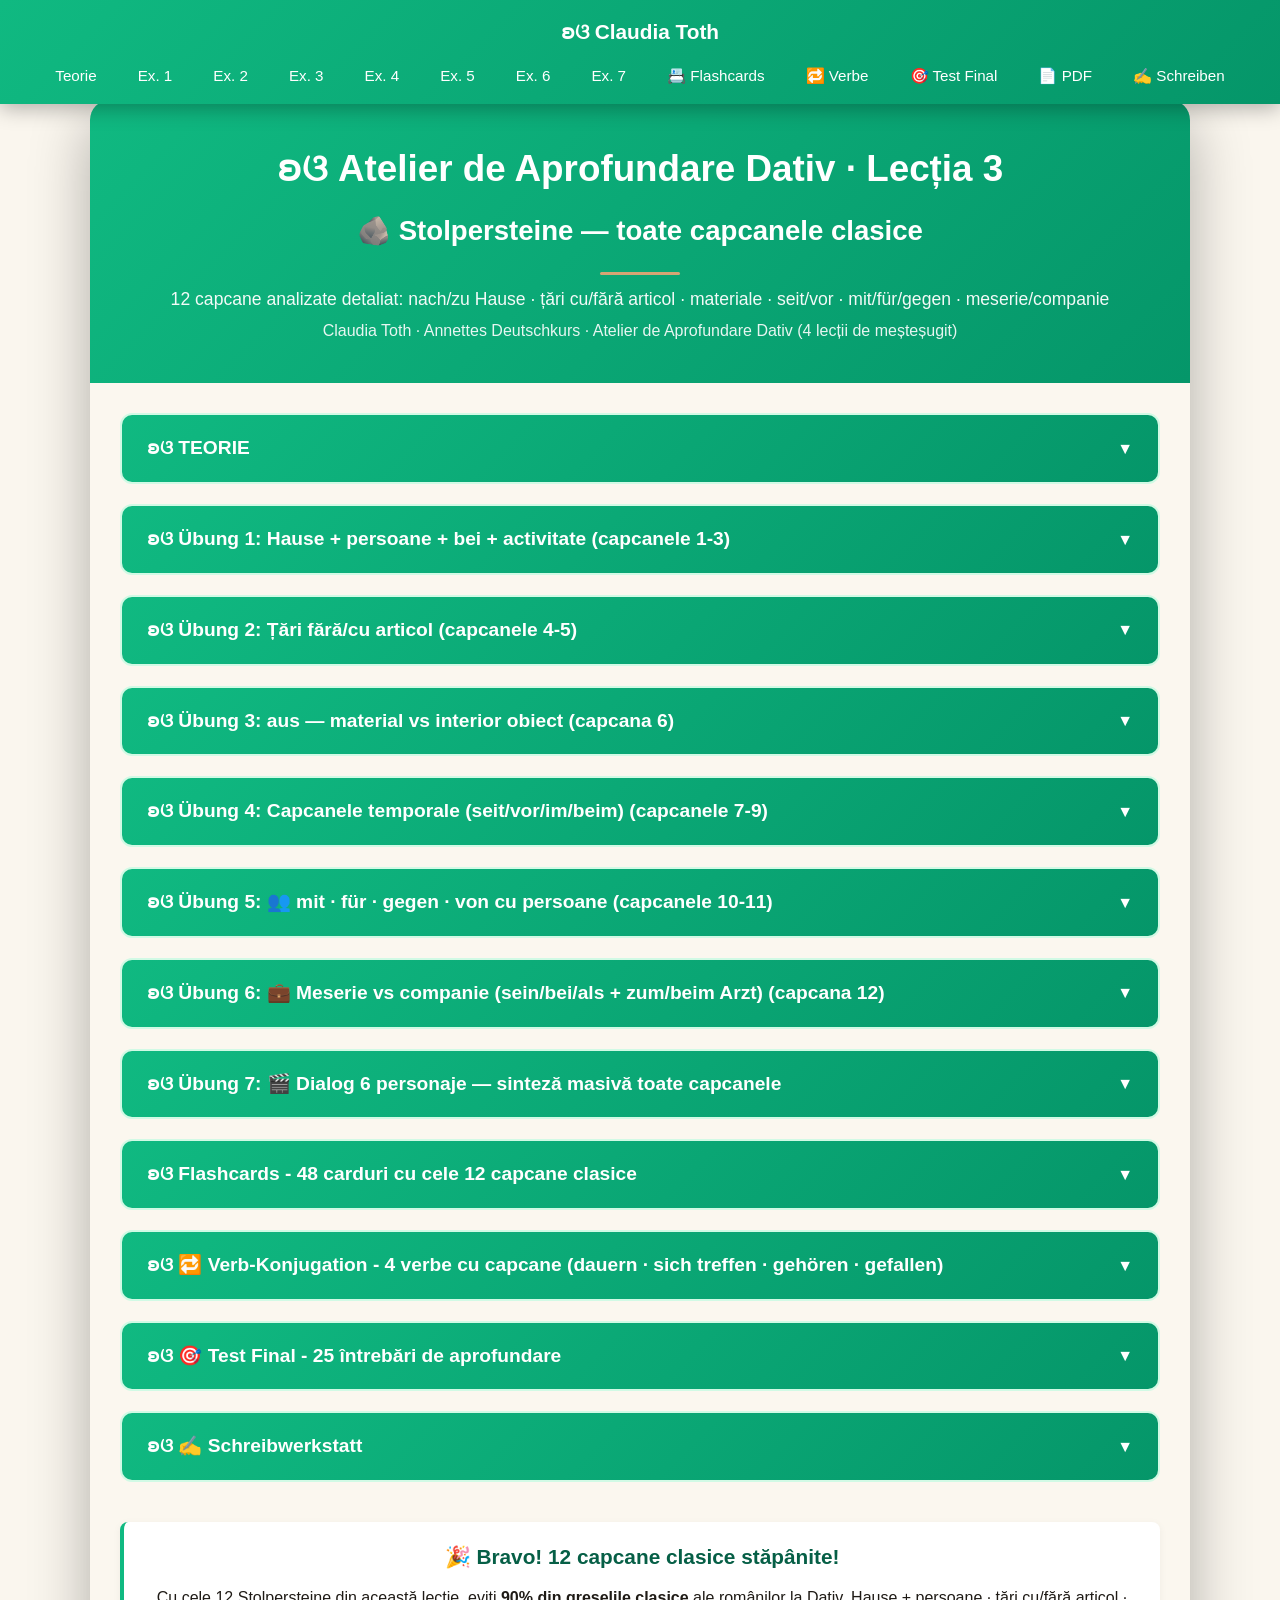
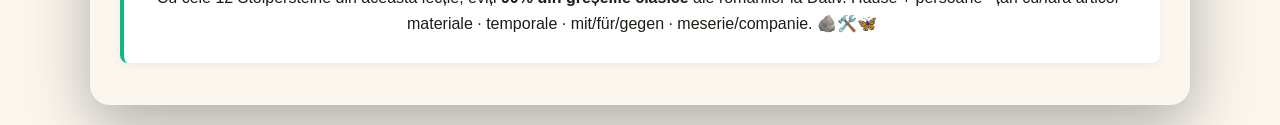
==== commit a968bf05: "Rebrand v2 culori: crem + auriu + emerald (mustar v1 eliminat) + PDF regenerat Co-Authored-By: Claud" ====
--- a/index.html
+++ b/index.html
@@ -195,7 +195,7 @@
                         <h4 style="color:#065f46;">✍️ Tema ta de scriere</h4>
                         <p>Scrie <strong>5–6 propoziții</strong> care folosesc corect capcanele Dativului: nach/zu Hause, bei vs zu, aus + țară, seit temporal.</p>
                     </div>
-                    <div class="theory-box" style="background:#f0fdf4;">
+                    <div class="theory-box" style="background:#FBF7EF;">
                         <h4>💡 Întrebări care te ajută să începi</h4>
                         <ul style="margin:6px 0 0 18px; line-height:1.8;">
                             <li><strong>Wo bist du jetzt?</strong> (Unde ești acum? — zu Hause)</li>
@@ -204,15 +204,15 @@
                             <li><strong>Woher kommt deine Freundin?</strong> (De unde vine prietena ta?)</li>
                         </ul>
                     </div>
-                    <div class="theory-box" style="background:#fffbeb; border-left:4px solid #f59e0b;">
+                    <div class="theory-box" style="background:#F5F0E8; border-left:4px solid #D4A574;">
                         <h4>📝 Un model, ca să-ți fie mai ușor</h4>
                         <p style="color:#065f46;"><em>Jetzt bin ich zu Hause. Am Abend gehe ich nach Hause. Ich wohne bei meinen Eltern. Morgen gehe ich zum Arzt. Meine Freundin kommt aus der Türkei. Seit zwei Jahren lernt sie Deutsch.</em></p>
-                        <p style="color:#6b7280; font-style:italic;">(Acum sunt acasă. Seara merg acasă. Locuiesc la părinții mei. Mâine merg la doctor. Prietena mea vine din Turcia. De doi ani învață germană.)</p>
+                        <p style="color:#5A5147; font-style:italic;">(Acum sunt acasă. Seara merg acasă. Locuiesc la părinții mei. Mâine merg la doctor. Prietena mea vine din Turcia. De doi ani învață germană.)</p>
                     </div>
                     <div style="text-align:center; margin-top:22px;">
                         <p style="color:#047857; margin-bottom:14px; font-size:1rem;">Când ești gata, trimite-mi textul tău. Îl citesc personal și îți răspund pe email cu corectările. 🦋</p>
                         <a href="https://forms.gle/2WhzHDwyRmvE64v5A" target="_blank" rel="noopener noreferrer" style="display:inline-block; background:#10B981; color:white; padding:14px 32px; border-radius:10px; text-decoration:none; font-weight:bold; font-size:1.05rem; box-shadow:0 2px 6px rgba(16,185,129,0.3);">✍️ Trimite textul Claudiei →</a>
-                        <p style="color:#6b7280; font-size:0.78rem; margin-top:12px; font-style:italic;">ʚଓ Nu uita să-ți treci adresa de email în formular</p>
+                        <p style="color:#5A5147; font-size:0.78rem; margin-top:12px; font-style:italic;">ʚଓ Nu uita să-ți treci adresa de email în formular</p>
                     </div>
                 </div>
             </div>
--- a/styles.css
+++ b/styles.css
@@ -11,12 +11,12 @@
 
 body {
     font-family: 'Segoe UI', Tahoma, Geneva, Verdana, sans-serif;
-    background: linear-gradient(135deg, #10b981 0%, #059669 100%);
+    background: #FAF6EE;
     line-height: 1.6;
     padding: 0;
     padding-top: 80px;
     min-height: 100vh;
-    color: #374151;
+    color: #1F1B16;
 }
 
 /* ============================================
@@ -75,7 +75,7 @@
 .container {
     max-width: 1100px;
     margin: 20px auto;
-    background: white;
+    background: #FBF7EF;
     border-radius: 20px;
     box-shadow: 0 20px 60px rgba(0,0,0,0.3);
     overflow: hidden;
@@ -150,7 +150,7 @@
 .section-content {
     display: none;
     padding: 25px;
-    background: #f0fdf4;
+    background: #FBF7EF;
 }
 
 .section-content.active {
@@ -236,7 +236,7 @@
     gap: 12px;
     margin-bottom: 18px;
     padding: 10px 14px;
-    background: #f0fdf4;
+    background: #FBF7EF;
     border-left: 4px solid #10b981;
     border-radius: 6px;
 }
@@ -313,7 +313,7 @@
 }
 
 .example-box .ro {
-    color: #6b7280;
+    color: #5A5147;
     font-size: 0.95rem;
     margin-top: 4px;
 }
@@ -347,7 +347,7 @@
 }
 
 .theory-table tr:nth-child(even) {
-    background: #f0fdf4;
+    background: #FBF7EF;
 }
 
 .theory-table .verb {
@@ -361,7 +361,7 @@
 }
 
 .theory-table .ro-text {
-    color: #6b7280;
+    color: #5A5147;
     font-style: italic;
     font-size: 0.95rem;
 }
@@ -434,12 +434,12 @@
    EXERCIȚII
    ============================================ */
 .exercise-instruction {
-    background: #fffbeb;
-    border-left: 4px solid #f59e0b;
+    background: #F5F0E8;
+    border-left: 4px solid #D4A574;
     padding: 12px 18px;
     margin-bottom: 18px;
     border-radius: 8px;
-    color: #78350f;
+    color: #5A5147;
 }
 
 .exercise-item {
@@ -477,7 +477,7 @@
 }
 
 .input-group label {
-    color: #374151;
+    color: #1F1B16;
     font-size: 1rem;
     line-height: 1.5;
 }
@@ -527,7 +527,7 @@
 }
 
 .mc-option:hover {
-    background: #f0fdf4;
+    background: #FBF7EF;
 }
 
 .mc-option input[type="radio"] {
@@ -609,12 +609,12 @@
 }
 
 .btn-reset {
-    background: #6b7280;
+    background: #5A5147;
     color: white;
 }
 
 .btn-reset:hover {
-    background: #4b5563;
+    background: #433d35;
     transform: translateY(-2px);
     box-shadow: 0 8px 20px rgba(107, 114, 128, 0.4);
 }
@@ -691,7 +691,7 @@
 
 .flashcard .ro {
     font-size: 1.2rem;
-    color: #6b7280;
+    color: #5A5147;
     font-style: italic;
     display: none;
 }
@@ -706,7 +706,7 @@
     bottom: 12px;
     left: 0;
     right: 0;
-    color: #9ca3af;
+    color: #8a8175;
     font-size: 0.85rem;
 }
 
@@ -840,8 +840,8 @@
         -webkit-overflow-scrolling: touch;
         max-width: 100%;
         scrollbar-width: thin;
-        scrollbar-color: #f59e0b #fef3c7;
-        background-image: linear-gradient(to right, transparent calc(100% - 32px), rgba(245, 158, 11, 0.28) 100%);
+        scrollbar-color: #D4A574 #F5F0E8;
+        background-image: linear-gradient(to right, transparent calc(100% - 32px), rgba(212, 165, 116, 0.28) 100%);
         background-attachment: local;
         background-repeat: no-repeat;
     }
@@ -852,12 +852,12 @@
     }
     .theory-table::-webkit-scrollbar-track,
     .grammar-table::-webkit-scrollbar-track {
-        background: #fef3c7;
+        background: #F5F0E8;
         border-radius: 3px;
     }
     .theory-table::-webkit-scrollbar-thumb,
     .grammar-table::-webkit-scrollbar-thumb {
-        background: #f59e0b;
+        background: #D4A574;
         border-radius: 3px;
     }
 
@@ -865,15 +865,15 @@
     .grammar-table::before {
         content: '👈 Glisează lateral pentru toate coloanele 👉';
         display: block;
-        background: #fef3c7;
-        color: #92400e;
+        background: #F5F0E8;
+        color: #5A5147;
         padding: 6px 10px;
         font-size: 0.72rem;
         text-align: center;
         font-style: italic;
         border-radius: 6px 6px 0 0;
         white-space: nowrap;
-        border-bottom: 1px solid #f59e0b;
+        border-bottom: 1px solid #D4A574;
         position: sticky;
         left: 0;
     }
@@ -892,14 +892,14 @@
    ============================================ */
 .ro-translation {
     display: inline-block;
-    color: #6b7280;
+    color: #5A5147;
     font-style: italic;
     font-size: 0.88rem;
     font-weight: normal;
     line-height: 1.4;
     margin-top: 4px;
     padding-left: 8px;
-    border-left: 2px solid #fcd34d;
+    border-left: 2px solid #D4A574;
 }
 
 /* ============================================
@@ -922,7 +922,7 @@
 }
 
 .test-intro p {
-    color: #374151;
+    color: #1F1B16;
     margin-bottom: 15px;
 }
 
@@ -936,7 +936,7 @@
 
 .test-info-list li {
     padding: 8px 0;
-    color: #374151;
+    color: #1F1B16;
 }
 
 .btn-large {
@@ -985,7 +985,7 @@
 
 /* Întrebarea curentă */
 .test-question {
-    background: #f0fdf4;
+    background: #FBF7EF;
     padding: 25px;
     border-radius: 10px;
     margin-bottom: 20px;
@@ -1001,35 +1001,35 @@
 
 .test-question-content {
     font-size: 1.15rem;
-    color: #374151;
+    color: #1F1B16;
     line-height: 1.8;
     margin-bottom: 12px;
 }
 
 .test-blank {
-    background: #fef3c7;
+    background: #F5F0E8;
     padding: 4px 16px;
     border-radius: 6px;
-    border: 2px dashed #f59e0b;
-    color: #78350f;
+    border: 2px dashed #D4A574;
+    color: #5A5147;
     font-weight: bold;
     margin-right: 8px;
 }
 
 .test-translation {
     display: block;
-    color: #6b7280;
+    color: #5A5147;
     font-style: italic;
     margin: 10px 0;
     font-size: 0.95rem;
 }
 
 .test-ro-text {
-    background: #fff7ed;
+    background: #F5F0E8;
     padding: 15px;
     border-radius: 8px;
-    border-left: 4px solid #f59e0b;
-    color: #78350f;
+    border-left: 4px solid #D4A574;
+    color: #5A5147;
     font-weight: 500;
 }
 
@@ -1066,7 +1066,7 @@
 
 .test-mc .mc-option:hover {
     border-color: #10b981;
-    background: #f0fdf4;
+    background: #FBF7EF;
 }
 
 /* Controale wizard */
@@ -1079,12 +1079,12 @@
 }
 
 .btn-secondary {
-    background: #6b7280;
+    background: #5A5147;
     color: white;
 }
 
 .btn-secondary:hover {
-    background: #4b5563;
+    background: #433d35;
     transform: translateY(-2px);
     box-shadow: 0 4px 12px rgba(107, 114, 128, 0.4);
 }
@@ -1098,13 +1098,13 @@
 
 /* Buton ÎNAPOI LA TEORIE */
 .btn-back {
-    background: linear-gradient(135deg, #6366f1 0%, #4f46e5 100%);
+    background: linear-gradient(135deg, #5A5147 0%, #433d35 100%);
     color: white;
 }
 
 .btn-back:hover {
     transform: translateY(-2px);
-    box-shadow: 0 8px 20px rgba(99, 102, 241, 0.4);
+    box-shadow: 0 8px 20px rgba(90, 81, 71, 0.4);
 }
 
 .test-back-top {
@@ -1181,7 +1181,7 @@
 
 /* Stats categorii */
 .test-stats {
-    background: #f0fdf4;
+    background: #FBF7EF;
     padding: 20px;
     border-radius: 10px;
     margin-bottom: 20px;
@@ -1201,7 +1201,7 @@
 .test-stats li {
     padding: 8px 0;
     border-bottom: 1px solid #d1fae5;
-    color: #374151;
+    color: #1F1B16;
 }
 
 .test-stats li:last-child {
@@ -1323,7 +1323,7 @@
 }
 .cast-card .detail {
     font-size: 0.65rem;
-    color: #6b7280;
+    color: #5A5147;
     line-height: 1.2;
     margin-top: 2px;
 }
@@ -1367,12 +1367,12 @@
 }
 .dialog-text {
     font-size: 0.95rem;
-    color: #1f2937;
+    color: #1F1B16;
     line-height: 1.5;
 }
 .dialog-text .translation {
     display: block;
-    color: #6b7280;
+    color: #5A5147;
     font-style: italic;
     font-size: 0.82rem;
     margin-top: 3px;
@@ -1380,8 +1380,8 @@
 
 /* Note from Andreea (co-narator) */
 .andreea-note {
-    background: #fffbeb;
-    border-left: 4px solid #f59e0b;
+    background: #F5F0E8;
+    border-left: 4px solid #D4A574;
     border-radius: 0 8px 8px 0;
     padding: 12px 16px;
     margin: 14px 0;
@@ -1400,7 +1400,7 @@
 }
 .andreea-note-content .speaker {
     font-weight: 700;
-    color: #92400e;
+    color: #5A5147;
     font-size: 0.85rem;
     margin-bottom: 4px;
 }
@@ -1408,7 +1408,7 @@
     content: "💚 ";
 }
 .andreea-note-content .text {
-    color: #78350f;
+    color: #5A5147;
     font-size: 0.92rem;
     font-style: italic;
     line-height: 1.55;
@@ -1459,4 +1459,16 @@
         overflow-x: auto !important;
         -webkit-overflow-scrolling: touch !important;
     }
-}+}
+
+/* ===== BRAND v2 — linie aurie 80x3px sub h1 (rebrand iunie 2026) ===== */
+.header h1 { position: relative; }
+.header h1::after {
+    content: "";
+    display: block;
+    width: 80px;
+    height: 3px;
+    background: #D4A574;
+    margin: 14px auto 0;
+    border-radius: 2px;
+}
